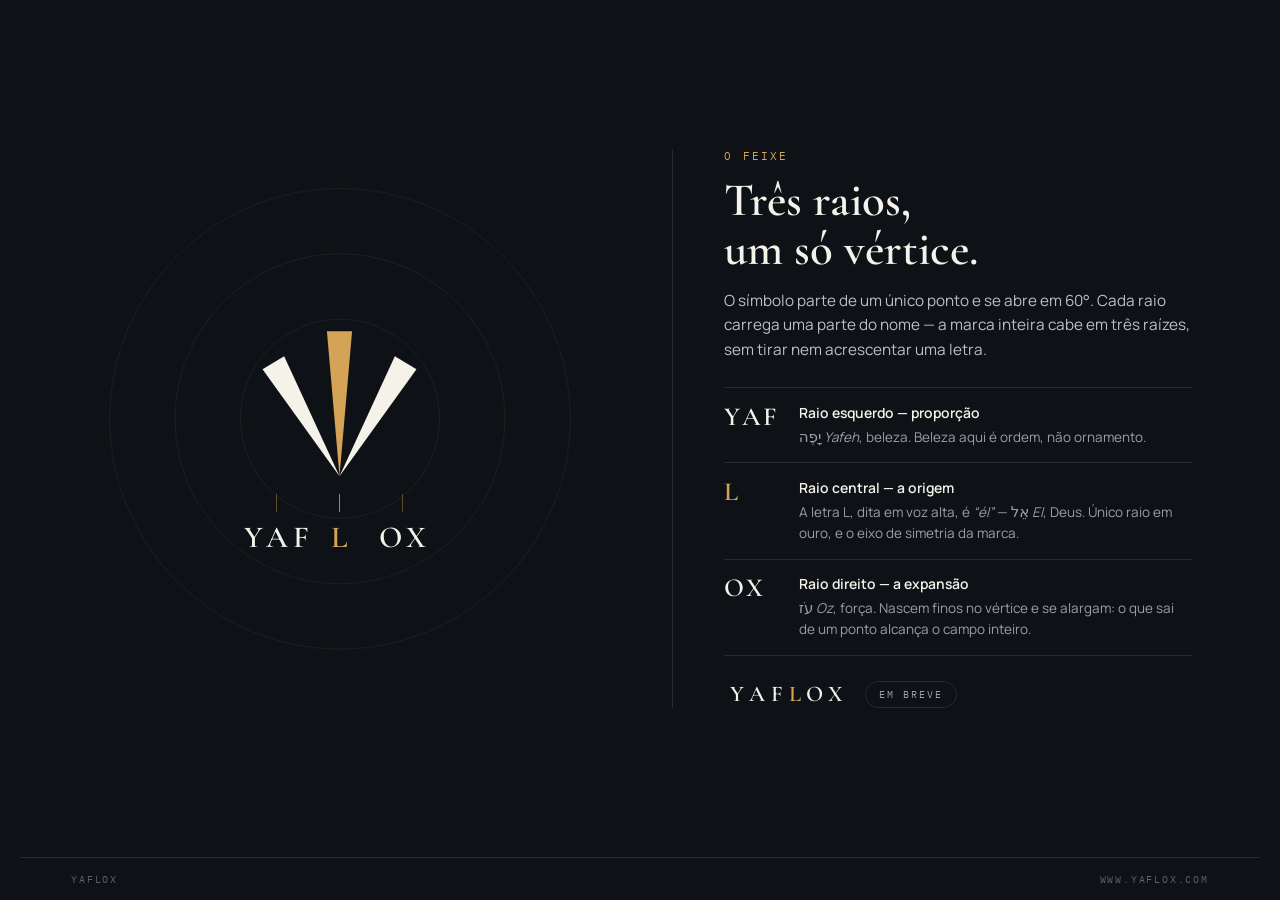
==== index.html @ 10612101 "Add files via upload" ====
<!doctype html>
<html lang="pt-BR">
<head>
<meta charset="utf-8">
<meta name="viewport" content="width=device-width, initial-scale=1">
<title>Yaflox</title>
<meta name="description" content="Yaflox. Três raios, um só vértice: YAF, beleza; L, El, Deus; OX, força que se expande.">
<meta name="theme-color" content="#0E1116">
<meta property="og:type" content="website">
<meta property="og:title" content="Yaflox">
<meta property="og:description" content="Três raios, um só vértice.">
<meta property="og:url" content="https://www.yaflox.com/">
<link rel="canonical" href="https://www.yaflox.com/">
<link rel="icon" href="data:image/svg+xml,%3Csvg xmlns='http://www.w3.org/2000/svg' viewBox='0 0 120 120'%3E%3Crect width='120' height='120' fill='%230E1116'/%3E%3Cpolygon points='60,110 11.14,42.12 24.86,33.88' fill='%23F5F2EA'/%3E%3Cpolygon points='60,110 108.86,42.12 95.14,33.88' fill='%23F5F2EA'/%3E%3Cpolygon points='60,110 52,18 68,18' fill='%23D4A356'/%3E%3C/svg%3E">
<link rel="preconnect" href="https://fonts.googleapis.com">
<link rel="preconnect" href="https://fonts.gstatic.com" crossorigin>
<link rel="stylesheet" href="https://fonts.googleapis.com/css2?family=Cormorant+Garamond:wght@400;500;600&family=IBM+Plex+Mono:wght@400;500&family=Manrope:wght@300;400;500;600;700&display=swap">
<style>
  :root {
    --basalto: #0E1116;
    --alabastro: #F5F2EA;
    --ouro: #D4A356;
    --ouro-claro: #EFCD8E;
    --nevoa: #98A0AC;
    --linha: #242B34;
    --serif: 'Cormorant Garamond', Georgia, serif;
    --sans: 'Manrope', system-ui, sans-serif;
    --mono: 'IBM Plex Mono', ui-monospace, monospace;
  }

  * { box-sizing: border-box; }

  html { -webkit-text-size-adjust: 100%; }

  body {
    margin: 0;
    height: 100dvh;
    background: var(--basalto);
    color: var(--alabastro);
    font-family: var(--sans);
    -webkit-font-smoothing: antialiased;
    display: flex;
    flex-direction: column;
    overflow: hidden;
  }

  a { color: var(--ouro); }
  a:hover { color: var(--ouro-claro); }

  main {
    flex: 1;
    min-height: 0;
    display: grid;
    grid-template-columns: 1fr 1fr;
    align-items: center;
    max-width: 1240px;
    width: 100%;
    margin: 0 auto;
    padding: clamp(18px, 3vh, 44px) clamp(24px, 4vw, 56px);
    gap: clamp(32px, 5vw, 72px);
  }

  /* ---------- lado esquerdo: a marca ---------- */

  .brand {
    position: relative;
    display: flex;
    align-items: center;
    justify-content: center;
    height: 100%;
  }

  .rings {
    position: absolute;
    top: 50%;
    left: 50%;
    width: clamp(320px, 40vw, 600px);
    height: clamp(320px, 40vw, 600px);
    transform: translate(-50%, -52%);
    opacity: 0.1;
    pointer-events: none;
  }

  .lockup {
    position: relative;
    display: flex;
    flex-direction: column;
    align-items: center;
    gap: 2px;
  }

  .mark {
    width: clamp(104px, 21vh, 190px);
    height: clamp(104px, 21vh, 190px);
    display: block;
  }

  .words {
    width: clamp(104px, 21vh, 190px);
    display: grid;
    grid-template-columns: repeat(3, minmax(0, 1fr));
  }

  .words > div {
    display: flex;
    flex-direction: column;
    align-items: center;
    gap: clamp(6px, 1.2vh, 13px);
  }

  .tick { width: 1px; height: clamp(11px, 2vh, 20px); background: rgba(212, 163, 86, 0.4); }
  .tick.center { background: rgba(212, 163, 86, 0.8); }

  .word {
    font-family: var(--serif);
    font-weight: 600;
    font-size: clamp(18px, 3.4vh, 32px);
    line-height: 1;
    letter-spacing: 0.16em;
    padding-left: 0.16em;
  }

  .word.gold { color: var(--ouro); }

  /* ---------- lado direito: o feixe ---------- */

  .meaning {
    border-left: 1px solid var(--linha);
    padding-left: clamp(28px, 4vw, 64px);
    max-width: 520px;
  }

  .eyebrow {
    font-family: var(--mono);
    font-size: clamp(10px, 1.3vh, 11px);
    letter-spacing: 0.2em;
    color: var(--ouro);
    margin: 0 0 clamp(7px, 1.4vh, 15px);
  }

  h1 {
    font-family: var(--serif);
    font-weight: 600;
    font-size: clamp(26px, 5.2vh, 50px);
    line-height: 1.04;
    margin: 0 0 clamp(9px, 1.7vh, 18px);
  }

  .intro {
    font-size: clamp(12.5px, 1.7vh, 16px);
    line-height: 1.6;
    color: #B9C0C9;
    margin: 0 0 clamp(14px, 2.8vh, 30px);
  }

  .roots {
    display: flex;
    flex-direction: column;
    margin: 0 0 clamp(14px, 2.8vh, 30px);
  }

  .root {
    display: grid;
    grid-template-columns: 54px 1fr;
    gap: clamp(14px, 1.6vw, 22px);
    padding: clamp(9px, 1.6vh, 17px) 0;
    border-top: 1px solid var(--linha);
    align-items: start;
  }

  .root:last-child { border-bottom: 1px solid var(--linha); }

  .glyph {
    font-family: var(--serif);
    font-weight: 600;
    font-size: clamp(18px, 2.9vh, 27px);
    line-height: 1.1;
    letter-spacing: 0.1em;
  }

  .glyph.gold { color: var(--ouro); }

  .root h2 {
    font-family: var(--sans);
    font-weight: 600;
    font-size: clamp(11.5px, 1.55vh, 14px);
    margin: 0 0 3px;
    color: var(--alabastro);
  }

  .root p {
    font-size: clamp(11.5px, 1.5vh, 14px);
    line-height: 1.55;
    color: var(--nevoa);
    margin: 0;
  }

  .heb { font-size: 1.12em; }

  .closing {
    display: flex;
    flex-wrap: wrap;
    align-items: center;
    gap: 16px;
  }

  .name {
    font-family: var(--serif);
    font-weight: 600;
    font-size: clamp(16px, 2.5vh, 23px);
    line-height: 1;
    letter-spacing: 0.26em;
    padding-left: 0.26em;
  }

  .name .gold { color: var(--ouro); }

  .soon {
    font-family: var(--mono);
    font-size: 10px;
    letter-spacing: 0.2em;
    color: var(--nevoa);
    border: 1px solid var(--linha);
    border-radius: 100px;
    padding: 6px 13px;
  }

  footer {
    flex-shrink: 0;
    border-top: 1px solid var(--linha);
    padding: clamp(11px, 1.6vh, 20px) clamp(24px, 4vw, 56px);
    font-family: var(--mono);
    font-size: 10px;
    letter-spacing: 0.18em;
    color: #5C6470;
    display: flex;
    justify-content: space-between;
    gap: 12px;
    max-width: 1240px;
    width: 100%;
    margin: 0 auto;
  }

  /* ---------- entrada ---------- */

  .rise { opacity: 0; transform: translateY(12px); animation: rise 0.9s cubic-bezier(0.2, 0.7, 0.3, 1) forwards; }
  .d1 { animation-delay: 0.05s; }
  .d2 { animation-delay: 0.2s; }
  .d3 { animation-delay: 0.32s; }
  .d4 { animation-delay: 0.44s; }
  .d5 { animation-delay: 0.56s; }

  @keyframes rise { to { opacity: 1; transform: none; } }

  @media (prefers-reduced-motion: reduce) {
    .rise { animation: none; opacity: 1; transform: none; }
  }

  /* ---------- telas menores: empilha e libera a rolagem ---------- */

  @media (max-width: 900px) {
    body { height: auto; min-height: 100dvh; overflow: auto; }
    main {
      grid-template-columns: 1fr;
      gap: 30px;
      padding: 36px 24px;
      align-content: center;
    }
    .brand { height: auto; }
    .mark { width: 132px; height: 132px; }
    .words { width: 132px; }
    .word { font-size: 21px; }
    .tick { height: 13px; }
    .rings { width: 380px; height: 380px; }
    .meaning {
      border-left: none;
      border-top: 1px solid var(--linha);
      padding-left: 0;
      padding-top: 30px;
      max-width: none;
    }
    h1 { font-size: 31px; }
    .intro { font-size: 14px; margin-bottom: 22px; }
    .roots { margin-bottom: 22px; }
    .root { grid-template-columns: 46px 1fr; gap: 16px; padding: 13px 0; }
    .glyph { font-size: 20px; }
    .root h2, .root p { font-size: 13px; }
  }
</style>
</head>
<body>

<main>

  <section class="brand">
    <svg class="rings" viewBox="0 0 900 900" aria-hidden="true">
      <circle cx="450" cy="450" r="175" fill="none" stroke="#D4A356" stroke-width="1.5"></circle>
      <circle cx="450" cy="450" r="290" fill="none" stroke="#D4A356" stroke-width="1.5"></circle>
      <circle cx="450" cy="450" r="405" fill="none" stroke="#D4A356" stroke-width="1.5"></circle>
    </svg>

    <div class="lockup rise d1">
      <svg class="mark" viewBox="0 0 120 120" role="img" aria-label="Símbolo da Yaflox: três raios que partem de um único vértice">
        <polygon points="60,110 11.14,42.12 24.86,33.88" fill="#F5F2EA"></polygon>
        <polygon points="60,110 108.86,42.12 95.14,33.88" fill="#F5F2EA"></polygon>
        <polygon points="60,110 52,18 68,18" fill="#D4A356"></polygon>
      </svg>
      <div class="words">
        <div><span class="tick"></span><span class="word">YAF</span></div>
        <div><span class="tick center"></span><span class="word gold">L</span></div>
        <div><span class="tick"></span><span class="word">OX</span></div>
      </div>
    </div>
  </section>

  <section class="meaning">
    <p class="eyebrow rise d2">O FEIXE</p>
    <h1 class="rise d2">Três raios,<br>um só vértice.</h1>
    <p class="intro rise d3">O símbolo parte de um único ponto e se abre em 60°. Cada raio carrega uma parte do nome — a marca inteira cabe em três raízes, sem tirar nem acrescentar uma letra.</p>

    <div class="roots">
      <div class="root rise d3">
        <div class="glyph">YAF</div>
        <div>
          <h2>Raio esquerdo — proporção</h2>
          <p><span class="heb" lang="he">יָפֶה</span> <em>Yafeh</em>, beleza. Beleza aqui é ordem, não ornamento.</p>
        </div>
      </div>
      <div class="root rise d4">
        <div class="glyph gold">L</div>
        <div>
          <h2>Raio central — a origem</h2>
          <p>A letra L, dita em voz alta, é <em>“él”</em> — <span class="heb" lang="he">אֵל</span> <em>El</em>, Deus. Único raio em ouro, e o eixo de simetria da marca.</p>
        </div>
      </div>
      <div class="root rise d4">
        <div class="glyph">OX</div>
        <div>
          <h2>Raio direito — a expansão</h2>
          <p><span class="heb" lang="he">עֹז</span> <em>Oz</em>, força. Nascem finos no vértice e se alargam: o que sai de um ponto alcança o campo inteiro.</p>
        </div>
      </div>
    </div>

    <div class="closing rise d5">
      <span class="name">YAF<span class="gold">L</span>OX</span>
      <span class="soon">EM BREVE</span>
    </div>
  </section>

</main>

<footer>
  <span>YAFLOX</span>
  <span>WWW.YAFLOX.COM</span>
</footer>

</body>
</html>
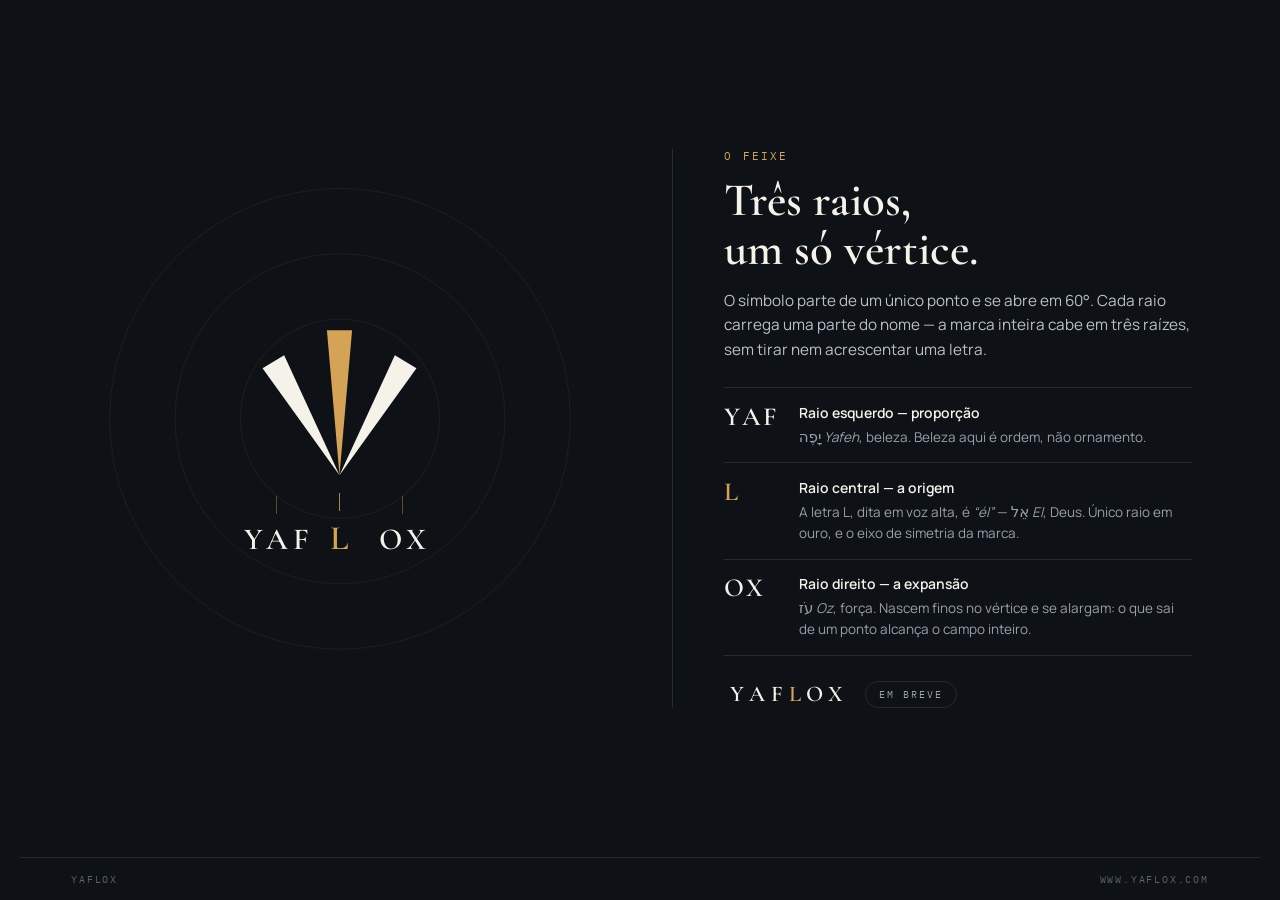
==== commit 67cf47bf: "Add files via upload" ====
--- a/index.html
+++ b/index.html
@@ -99,6 +99,7 @@
     width: clamp(104px, 21vh, 190px);
     display: grid;
     grid-template-columns: repeat(3, minmax(0, 1fr));
+    align-items: end;
   }
 
   .words > div {
@@ -120,7 +121,11 @@
     padding-left: 0.16em;
   }
 
-  .word.gold { color: var(--ouro); }
+  /* o L ganha 12% — correcao otica: sozinho na coluna, ele parece menor do que e */
+  .word.gold {
+    color: var(--ouro);
+    font-size: clamp(20px, 3.8vh, 36px);
+  }
 
   /* ---------- lado direito: o feixe ---------- */
 
@@ -270,6 +275,7 @@
     .mark { width: 132px; height: 132px; }
     .words { width: 132px; }
     .word { font-size: 21px; }
+    .word.gold { font-size: 23.5px; }
     .tick { height: 13px; }
     .rings { width: 380px; height: 380px; }
     .meaning {
